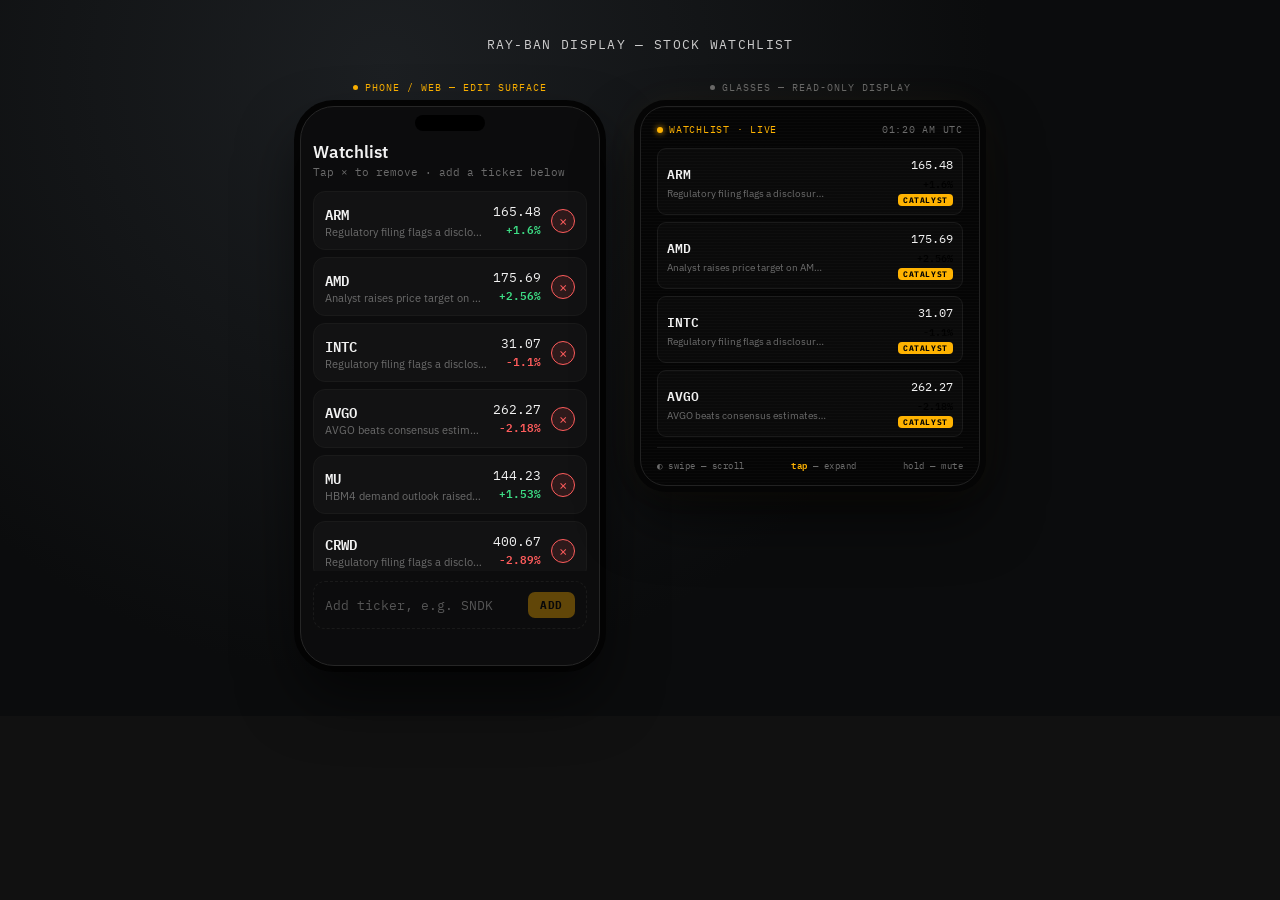
==== index.html @ d10f3aee "Ray-Ban Display stock watchlist: two-surface UI, catalyst scoring, real no-key data feeds" ====
<!DOCTYPE html>
<html lang="en">
<head>
<meta charset="UTF-8">
<meta name="viewport" content="width=device-width, initial-scale=1">
<title>Ray-Ban Display — Stock Watchlist</title>
<link rel="stylesheet" href="styles.css">
</head>
<body>

  <div class="page-title">Ray-Ban Display — Stock Watchlist</div>

  <div class="surfaces">
    <div class="surface-col">
      <div class="surface-label"><span class="badge-dot edit"></span><span class="edit-badge">PHONE / WEB — EDIT SURFACE</span></div>
      <div class="phone">
        <div class="phone-notch"></div>
        <div class="phone-header">
          <h1>Watchlist</h1>
          <p>Tap × to remove · add a ticker below</p>
        </div>
        <div class="phone-list" id="phoneList"></div>
        <div class="phone-add">
          <input type="text" id="tickerInput" placeholder="Add ticker, e.g. SNDK" maxlength="6" />
          <button id="addBtn" disabled>ADD</button>
        </div>
        <div class="sync-note" id="syncNote"></div>
      </div>
    </div>

    <div class="surface-col">
      <div class="surface-label"><span class="badge-dot ro"></span><span class="ro-badge">GLASSES — READ-ONLY DISPLAY</span></div>
      <div class="lens">
        <div class="lens-status">
          <div class="live"><span class="lens-dot"></span>WATCHLIST · LIVE</div>
          <div id="clock"></div>
        </div>
        <div class="view-stack">
          <div class="view list-view" id="listView"></div>
          <div class="view detail-view" id="detailView"></div>
        </div>
        <div class="lens-gesture" id="gestureBar">
          <span>◐ swipe — scroll</span>
          <span><b>tap</b> — expand</span>
          <span>hold — mute</span>
        </div>
      </div>
    </div>
  </div>

<script src="storage.js"></script>
<script src="scoring.js"></script>
<script src="data.js"></script>
<script src="app.js"></script>
</body>
</html>
---- styles.css ----
@import url('https://fonts.googleapis.com/css2?family=IBM+Plex+Mono:wght@400;500;600;700&family=IBM+Plex+Sans:wght@400;500;600&display=swap');

:root {
  --bg: #050505;
  --amber: #FFB300;
  --amber-dim: #8a6200;
  --green: #3ddc84;
  --red: #ff5c5c;
  --line: #1a1a1a;
  --grey: #6b6b6b;
}

* { box-sizing: border-box; margin: 0; padding: 0; -webkit-tap-highlight-color: transparent; }

html, body {
  min-height: 100%;
  background: #111;
  font-family: 'IBM Plex Sans', sans-serif;
}

body {
  background:
    radial-gradient(circle at 30% 10%, #1c1f22 0%, #0b0c0d 55%),
    repeating-linear-gradient(45deg, #0d0d0d 0 2px, #0a0a0a 2px 4px);
  display: flex;
  flex-direction: column;
  align-items: center;
  gap: 28px;
  padding: 36px 20px 50px;
}

.page-title {
  color: #ccc;
  font-family: 'IBM Plex Mono', monospace;
  font-size: 13px;
  letter-spacing: .1em;
  text-transform: uppercase;
  text-align: center;
}

.surfaces {
  display: flex;
  gap: 40px;
  align-items: flex-start;
  flex-wrap: wrap;
  justify-content: center;
}

.surface-col { display: flex; flex-direction: column; align-items: center; gap: 12px; }
.surface-label {
  font-family: 'IBM Plex Mono', monospace;
  font-size: 10px;
  letter-spacing: .1em;
  text-transform: uppercase;
  display: flex;
  align-items: center;
  gap: 7px;
}
.surface-label .edit-badge { color: var(--amber); }
.surface-label .ro-badge { color: var(--grey); }
.surface-label .badge-dot { width: 5px; height: 5px; border-radius: 50%; }
.surface-label .badge-dot.edit { background: var(--amber); }
.surface-label .badge-dot.ro { background: var(--grey); }

/* ============ PHONE FRAME (edit surface) ============ */
.phone {
  width: 300px;
  height: 560px;
  background: #0c0c0d;
  border-radius: 34px;
  border: 1px solid #262626;
  box-shadow: 0 30px 60px rgba(0,0,0,.6), 0 0 0 6px #050505;
  padding: 14px 12px;
  display: flex;
  flex-direction: column;
  position: relative;
}
.phone-notch { position: absolute; top: 8px; left: 50%; transform: translateX(-50%); width: 70px; height: 16px; background: #000; border-radius: 10px; }
.phone-header { margin-top: 20px; display: flex; flex-direction: column; gap: 2px; margin-bottom: 12px; flex-shrink: 0; }
.phone-header h1 { color: #f2f2f2; font-size: 17px; font-weight: 600; }
.phone-header p { color: var(--grey); font-size: 10.5px; font-family: 'IBM Plex Mono', monospace; }

.phone-list { flex: 1; overflow-y: auto; display: flex; flex-direction: column; gap: 7px; }
.phone-row { display: flex; align-items: center; gap: 10px; padding: 10px 11px; border-radius: 12px; background: rgba(255,255,255,0.025); border: 1px solid var(--line); }
.phone-row .info { flex: 1; min-width: 0; }
.phone-row .t { font-family: 'IBM Plex Mono', monospace; font-weight: 600; font-size: 14px; color: #f2f2f2; }
.phone-row .h { font-size: 10.5px; color: var(--grey); white-space: nowrap; overflow: hidden; text-overflow: ellipsis; }
.phone-row .stats { display: flex; flex-direction: column; align-items: flex-end; font-family: 'IBM Plex Mono', monospace; flex-shrink: 0; }
.phone-row .price { font-size: 12.5px; color: #f2f2f2; }
.phone-row .chg { font-size: 10.5px; font-weight: 600; }
.chg.up { color: var(--green); }
.chg.down { color: var(--red); }

.phone-remove { width: 24px; height: 24px; border-radius: 50%; background: rgba(255,92,92,0.12); border: 1px solid var(--red); color: var(--red); display: flex; align-items: center; justify-content: center; font-family: 'IBM Plex Mono', monospace; font-size: 14px; cursor: pointer; flex-shrink: 0; transition: background .15s; }
.phone-remove:hover { background: rgba(255,92,92,0.28); }

.phone-empty { flex: 1; display: flex; align-items: center; justify-content: center; color: var(--grey); font-family: 'IBM Plex Mono', monospace; font-size: 11px; text-align: center; padding: 20px; }

.phone-add { margin-top: 10px; flex-shrink: 0; display: flex; gap: 8px; padding: 10px 11px; border-radius: 12px; border: 1px dashed var(--line); align-items: center; }
.phone-add input { flex: 1; background: transparent; border: none; outline: none; color: #f2f2f2; font-family: 'IBM Plex Mono', monospace; font-size: 13px; text-transform: uppercase; letter-spacing: .05em; }
.phone-add input::placeholder { color: #555; text-transform: none; letter-spacing: 0; }
.phone-add button { font-family: 'IBM Plex Mono', monospace; font-size: 10.5px; font-weight: 700; letter-spacing: .05em; color: #000; background: var(--amber); border: none; border-radius: 7px; padding: 6px 12px; cursor: pointer; flex-shrink: 0; }
.phone-add button:disabled { opacity: .35; cursor: default; }

.sync-note { font-family: 'IBM Plex Mono', monospace; font-size: 9.5px; color: #444; text-align: center; height: 14px; flex-shrink: 0; margin-top: 8px; }

/* ============ GLASSES LENS (read-only display) ============ */
.lens {
  width: 340px;
  height: 380px;
  background: var(--bg);
  border-radius: 26px;
  border: 1px solid #222;
  box-shadow: 0 0 0 6px #050505, 0 0 40px rgba(255,179,0,.05), 0 30px 60px rgba(0,0,0,.6);
  overflow: hidden;
  position: relative;
  padding: 16px 16px 12px;
  display: flex;
  flex-direction: column;
}
.lens::before {
  content: "";
  position: absolute; inset: 0;
  background: repeating-linear-gradient(to bottom, rgba(255,255,255,0.015) 0px, rgba(255,255,255,0.015) 1px, transparent 1px, transparent 3px);
  pointer-events: none;
  z-index: 5;
}
.lens-status { display: flex; justify-content: space-between; align-items: center; font-family: 'IBM Plex Mono', monospace; font-size: 9.5px; color: var(--grey); letter-spacing: .08em; margin-bottom: 12px; flex-shrink: 0; }
.lens-status .live { color: var(--amber); display: flex; align-items: center; gap: 6px; }
.lens-dot { width: 6px; height: 6px; border-radius: 50%; background: var(--amber); box-shadow: 0 0 6px var(--amber); animation: pulse 1.8s ease-in-out infinite; }
@keyframes pulse { 0%,100% { opacity: 1; } 50% { opacity: .25; } }

.view-stack { flex: 1; position: relative; overflow: hidden; }
.view { position: absolute; inset: 0; display: flex; flex-direction: column; gap: 7px; transition: transform .32s cubic-bezier(.4,0,.2,1), opacity .28s ease; overflow-y: auto; }
.list-view { transform: translateX(0); opacity: 1; }
.list-view.hidden { transform: translateX(-24px); opacity: 0; pointer-events: none; }
.detail-view { transform: translateX(24px); opacity: 0; pointer-events: none; }
.detail-view.active { transform: translateX(0); opacity: 1; pointer-events: auto; }

.lens-card { display: flex; align-items: center; justify-content: space-between; padding: 8px 9px; border-radius: 9px; background: rgba(255,255,255,0.02); border: 1px solid var(--line); flex-shrink: 0; cursor: pointer; transition: background .15s, border-color .15s, opacity .15s; }
.lens-card:hover { background: rgba(255,179,0,0.04); border-color: var(--amber-dim); }
.lens-card.muted { opacity: .35; }
.lens-card .left { display: flex; flex-direction: column; gap: 2px; min-width: 0; }
.lens-card .ticker { font-family: 'IBM Plex Mono', monospace; font-weight: 600; font-size: 13px; color: #f2f2f2; }
.lens-card .headline { font-size: 10px; color: var(--grey); white-space: nowrap; overflow: hidden; text-overflow: ellipsis; max-width: 160px; }
.lens-card .right { display: flex; flex-direction: column; align-items: flex-end; gap: 2px; font-family: 'IBM Plex Mono', monospace; flex-shrink: 0; padding-left: 8px; }
.lens-card .price { font-size: 12px; color: #f2f2f2; }
.lens-card .change { font-size: 10px; font-weight: 600; }
.lens-tag { font-size: 8px; text-transform: uppercase; letter-spacing: .08em; color: #000; background: var(--amber); padding: 1px 5px; border-radius: 4px; font-family: 'IBM Plex Mono', monospace; font-weight: 700; }
.lens-empty { flex: 1; display: flex; align-items: center; justify-content: center; color: var(--grey); font-family: 'IBM Plex Mono', monospace; font-size: 10.5px; text-align: center; padding: 16px; }

.detail-header { display: flex; align-items: center; justify-content: space-between; margin-bottom: 10px; flex-shrink: 0; }
.back-btn { display: flex; align-items: center; gap: 5px; font-family: 'IBM Plex Mono', monospace; font-size: 10px; color: var(--amber); letter-spacing: .06em; cursor: pointer; padding: 4px 8px 4px 4px; border-radius: 6px; }
.back-btn:hover { background: rgba(255,179,0,0.08); }
.detail-ticker-row { display: flex; align-items: baseline; gap: 10px; margin-bottom: 2px; flex-shrink: 0; }
.detail-ticker { font-family: 'IBM Plex Mono', monospace; font-weight: 700; font-size: 20px; color: #f2f2f2; }
.detail-price { font-family: 'IBM Plex Mono', monospace; font-size: 14px; color: #ccc; }
.detail-change { font-family: 'IBM Plex Mono', monospace; font-size: 12px; font-weight: 600; }

.article-list { flex: 1; display: flex; flex-direction: column; gap: 9px; margin-top: 8px; overflow-y: auto; }
.article { padding: 8px 9px; border-radius: 9px; background: rgba(255,255,255,0.02); border: 1px solid var(--line); }
.article.top { border-color: var(--amber-dim); background: rgba(255,179,0,0.04); }
.article-meta { display: flex; justify-content: space-between; align-items: center; margin-bottom: 3px; }
.article-source { font-size: 9px; color: var(--amber); font-family: 'IBM Plex Mono', monospace; letter-spacing: .06em; text-transform: uppercase; }
.article-time { font-size: 9px; color: var(--grey); font-family: 'IBM Plex Mono', monospace; }
.article-text { font-size: 11px; line-height: 1.4; color: #d8d8d8; }
.rank-badge { font-size: 8px; font-family: 'IBM Plex Mono', monospace; color: #000; background: var(--amber); padding: 0 5px; border-radius: 4px; font-weight: 700; margin-right: 6px; }

.lens-gesture { margin-top: 10px; padding-top: 9px; border-top: 1px solid var(--line); display: flex; justify-content: space-between; align-items: center; font-family: 'IBM Plex Mono', monospace; font-size: 9px; color: var(--grey); letter-spacing: .05em; flex-shrink: 0; }
.lens-gesture span b { color: var(--amber); font-weight: 600; }
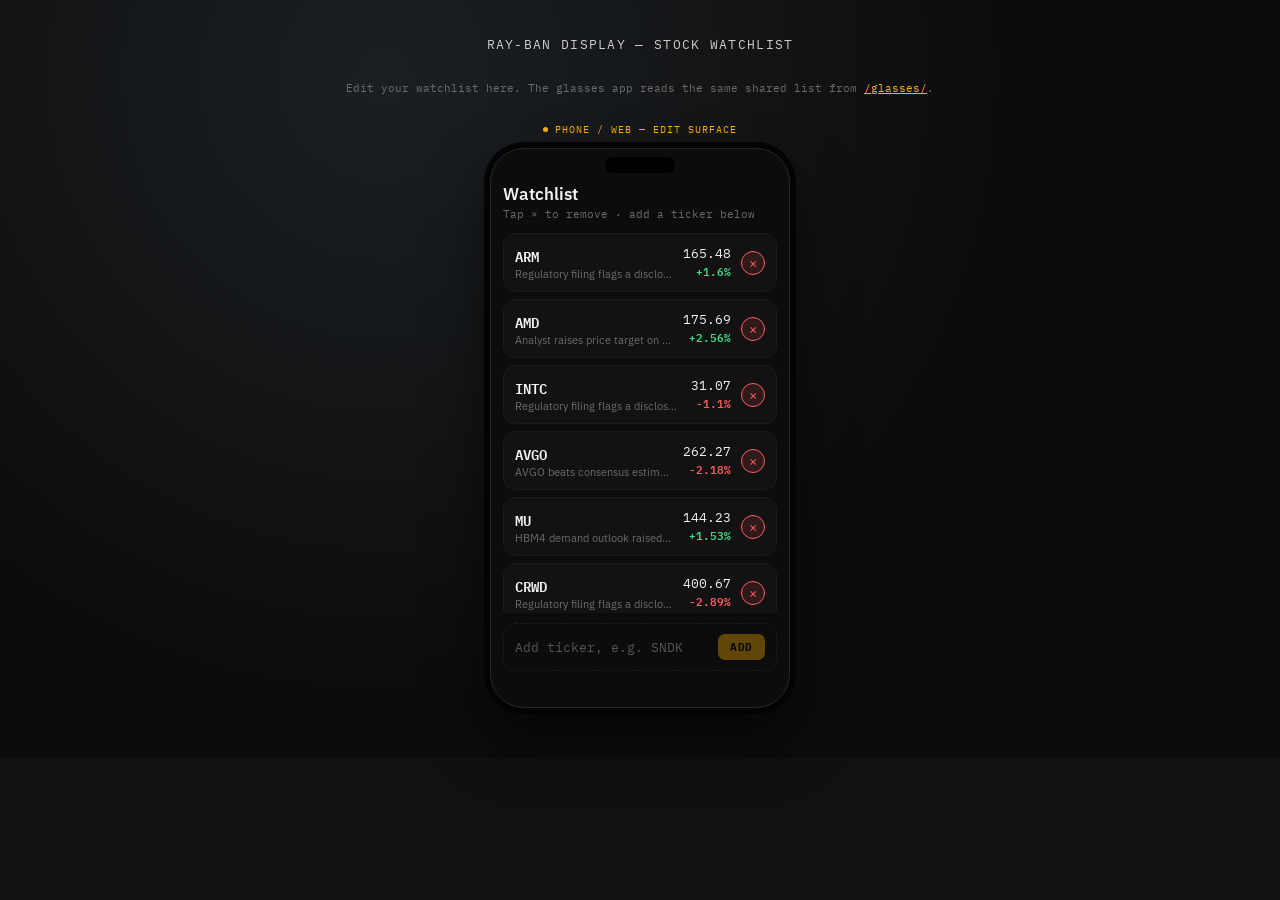
==== commit 2728ebae: "Rebuild glasses UI as real D-pad-navigable app per the actual Meta Wearables toolkit spec Cloned fac" ====
--- a/index.html
+++ b/index.html
@@ -9,6 +9,7 @@
 <body>
 
   <div class="page-title">Ray-Ban Display — Stock Watchlist</div>
+  <div class="page-sub">Edit your watchlist here. The glasses app reads the same shared list from <a href="/glasses/">/glasses/</a>.</div>
 
   <div class="surfaces">
     <div class="surface-col">
@@ -27,25 +28,6 @@
         <div class="sync-note" id="syncNote"></div>
       </div>
     </div>
-
-    <div class="surface-col">
-      <div class="surface-label"><span class="badge-dot ro"></span><span class="ro-badge">GLASSES — READ-ONLY DISPLAY</span></div>
-      <div class="lens">
-        <div class="lens-status">
-          <div class="live"><span class="lens-dot"></span>WATCHLIST · LIVE</div>
-          <div id="clock"></div>
-        </div>
-        <div class="view-stack">
-          <div class="view list-view" id="listView"></div>
-          <div class="view detail-view" id="detailView"></div>
-        </div>
-        <div class="lens-gesture" id="gestureBar">
-          <span>◐ swipe — scroll</span>
-          <span><b>tap</b> — expand</span>
-          <span>hold — mute</span>
-        </div>
-      </div>
-    </div>
   </div>
 
 <script src="storage.js"></script>
--- a/styles.css
+++ b/styles.css
@@ -38,6 +38,14 @@
   text-align: center;
 }
 
+.page-sub {
+  color: var(--grey);
+  font-family: 'IBM Plex Mono', monospace;
+  font-size: 11px;
+  text-align: center;
+}
+.page-sub a { color: var(--amber); }
+
 .surfaces {
   display: flex;
   gap: 40px;
@@ -57,10 +65,8 @@
   gap: 7px;
 }
 .surface-label .edit-badge { color: var(--amber); }
-.surface-label .ro-badge { color: var(--grey); }
 .surface-label .badge-dot { width: 5px; height: 5px; border-radius: 50%; }
 .surface-label .badge-dot.edit { background: var(--amber); }
-.surface-label .badge-dot.ro { background: var(--grey); }
 
 /* ============ PHONE FRAME (edit surface) ============ */
 .phone {
@@ -103,68 +109,3 @@
 .phone-add button:disabled { opacity: .35; cursor: default; }
 
 .sync-note { font-family: 'IBM Plex Mono', monospace; font-size: 9.5px; color: #444; text-align: center; height: 14px; flex-shrink: 0; margin-top: 8px; }
-
-/* ============ GLASSES LENS (read-only display) ============ */
-.lens {
-  width: 340px;
-  height: 380px;
-  background: var(--bg);
-  border-radius: 26px;
-  border: 1px solid #222;
-  box-shadow: 0 0 0 6px #050505, 0 0 40px rgba(255,179,0,.05), 0 30px 60px rgba(0,0,0,.6);
-  overflow: hidden;
-  position: relative;
-  padding: 16px 16px 12px;
-  display: flex;
-  flex-direction: column;
-}
-.lens::before {
-  content: "";
-  position: absolute; inset: 0;
-  background: repeating-linear-gradient(to bottom, rgba(255,255,255,0.015) 0px, rgba(255,255,255,0.015) 1px, transparent 1px, transparent 3px);
-  pointer-events: none;
-  z-index: 5;
-}
-.lens-status { display: flex; justify-content: space-between; align-items: center; font-family: 'IBM Plex Mono', monospace; font-size: 9.5px; color: var(--grey); letter-spacing: .08em; margin-bottom: 12px; flex-shrink: 0; }
-.lens-status .live { color: var(--amber); display: flex; align-items: center; gap: 6px; }
-.lens-dot { width: 6px; height: 6px; border-radius: 50%; background: var(--amber); box-shadow: 0 0 6px var(--amber); animation: pulse 1.8s ease-in-out infinite; }
-@keyframes pulse { 0%,100% { opacity: 1; } 50% { opacity: .25; } }
-
-.view-stack { flex: 1; position: relative; overflow: hidden; }
-.view { position: absolute; inset: 0; display: flex; flex-direction: column; gap: 7px; transition: transform .32s cubic-bezier(.4,0,.2,1), opacity .28s ease; overflow-y: auto; }
-.list-view { transform: translateX(0); opacity: 1; }
-.list-view.hidden { transform: translateX(-24px); opacity: 0; pointer-events: none; }
-.detail-view { transform: translateX(24px); opacity: 0; pointer-events: none; }
-.detail-view.active { transform: translateX(0); opacity: 1; pointer-events: auto; }
-
-.lens-card { display: flex; align-items: center; justify-content: space-between; padding: 8px 9px; border-radius: 9px; background: rgba(255,255,255,0.02); border: 1px solid var(--line); flex-shrink: 0; cursor: pointer; transition: background .15s, border-color .15s, opacity .15s; }
-.lens-card:hover { background: rgba(255,179,0,0.04); border-color: var(--amber-dim); }
-.lens-card.muted { opacity: .35; }
-.lens-card .left { display: flex; flex-direction: column; gap: 2px; min-width: 0; }
-.lens-card .ticker { font-family: 'IBM Plex Mono', monospace; font-weight: 600; font-size: 13px; color: #f2f2f2; }
-.lens-card .headline { font-size: 10px; color: var(--grey); white-space: nowrap; overflow: hidden; text-overflow: ellipsis; max-width: 160px; }
-.lens-card .right { display: flex; flex-direction: column; align-items: flex-end; gap: 2px; font-family: 'IBM Plex Mono', monospace; flex-shrink: 0; padding-left: 8px; }
-.lens-card .price { font-size: 12px; color: #f2f2f2; }
-.lens-card .change { font-size: 10px; font-weight: 600; }
-.lens-tag { font-size: 8px; text-transform: uppercase; letter-spacing: .08em; color: #000; background: var(--amber); padding: 1px 5px; border-radius: 4px; font-family: 'IBM Plex Mono', monospace; font-weight: 700; }
-.lens-empty { flex: 1; display: flex; align-items: center; justify-content: center; color: var(--grey); font-family: 'IBM Plex Mono', monospace; font-size: 10.5px; text-align: center; padding: 16px; }
-
-.detail-header { display: flex; align-items: center; justify-content: space-between; margin-bottom: 10px; flex-shrink: 0; }
-.back-btn { display: flex; align-items: center; gap: 5px; font-family: 'IBM Plex Mono', monospace; font-size: 10px; color: var(--amber); letter-spacing: .06em; cursor: pointer; padding: 4px 8px 4px 4px; border-radius: 6px; }
-.back-btn:hover { background: rgba(255,179,0,0.08); }
-.detail-ticker-row { display: flex; align-items: baseline; gap: 10px; margin-bottom: 2px; flex-shrink: 0; }
-.detail-ticker { font-family: 'IBM Plex Mono', monospace; font-weight: 700; font-size: 20px; color: #f2f2f2; }
-.detail-price { font-family: 'IBM Plex Mono', monospace; font-size: 14px; color: #ccc; }
-.detail-change { font-family: 'IBM Plex Mono', monospace; font-size: 12px; font-weight: 600; }
-
-.article-list { flex: 1; display: flex; flex-direction: column; gap: 9px; margin-top: 8px; overflow-y: auto; }
-.article { padding: 8px 9px; border-radius: 9px; background: rgba(255,255,255,0.02); border: 1px solid var(--line); }
-.article.top { border-color: var(--amber-dim); background: rgba(255,179,0,0.04); }
-.article-meta { display: flex; justify-content: space-between; align-items: center; margin-bottom: 3px; }
-.article-source { font-size: 9px; color: var(--amber); font-family: 'IBM Plex Mono', monospace; letter-spacing: .06em; text-transform: uppercase; }
-.article-time { font-size: 9px; color: var(--grey); font-family: 'IBM Plex Mono', monospace; }
-.article-text { font-size: 11px; line-height: 1.4; color: #d8d8d8; }
-.rank-badge { font-size: 8px; font-family: 'IBM Plex Mono', monospace; color: #000; background: var(--amber); padding: 0 5px; border-radius: 4px; font-weight: 700; margin-right: 6px; }
-
-.lens-gesture { margin-top: 10px; padding-top: 9px; border-top: 1px solid var(--line); display: flex; justify-content: space-between; align-items: center; font-family: 'IBM Plex Mono', monospace; font-size: 9px; color: var(--grey); letter-spacing: .05em; flex-shrink: 0; }
-.lens-gesture span b { color: var(--amber); font-weight: 600; }
